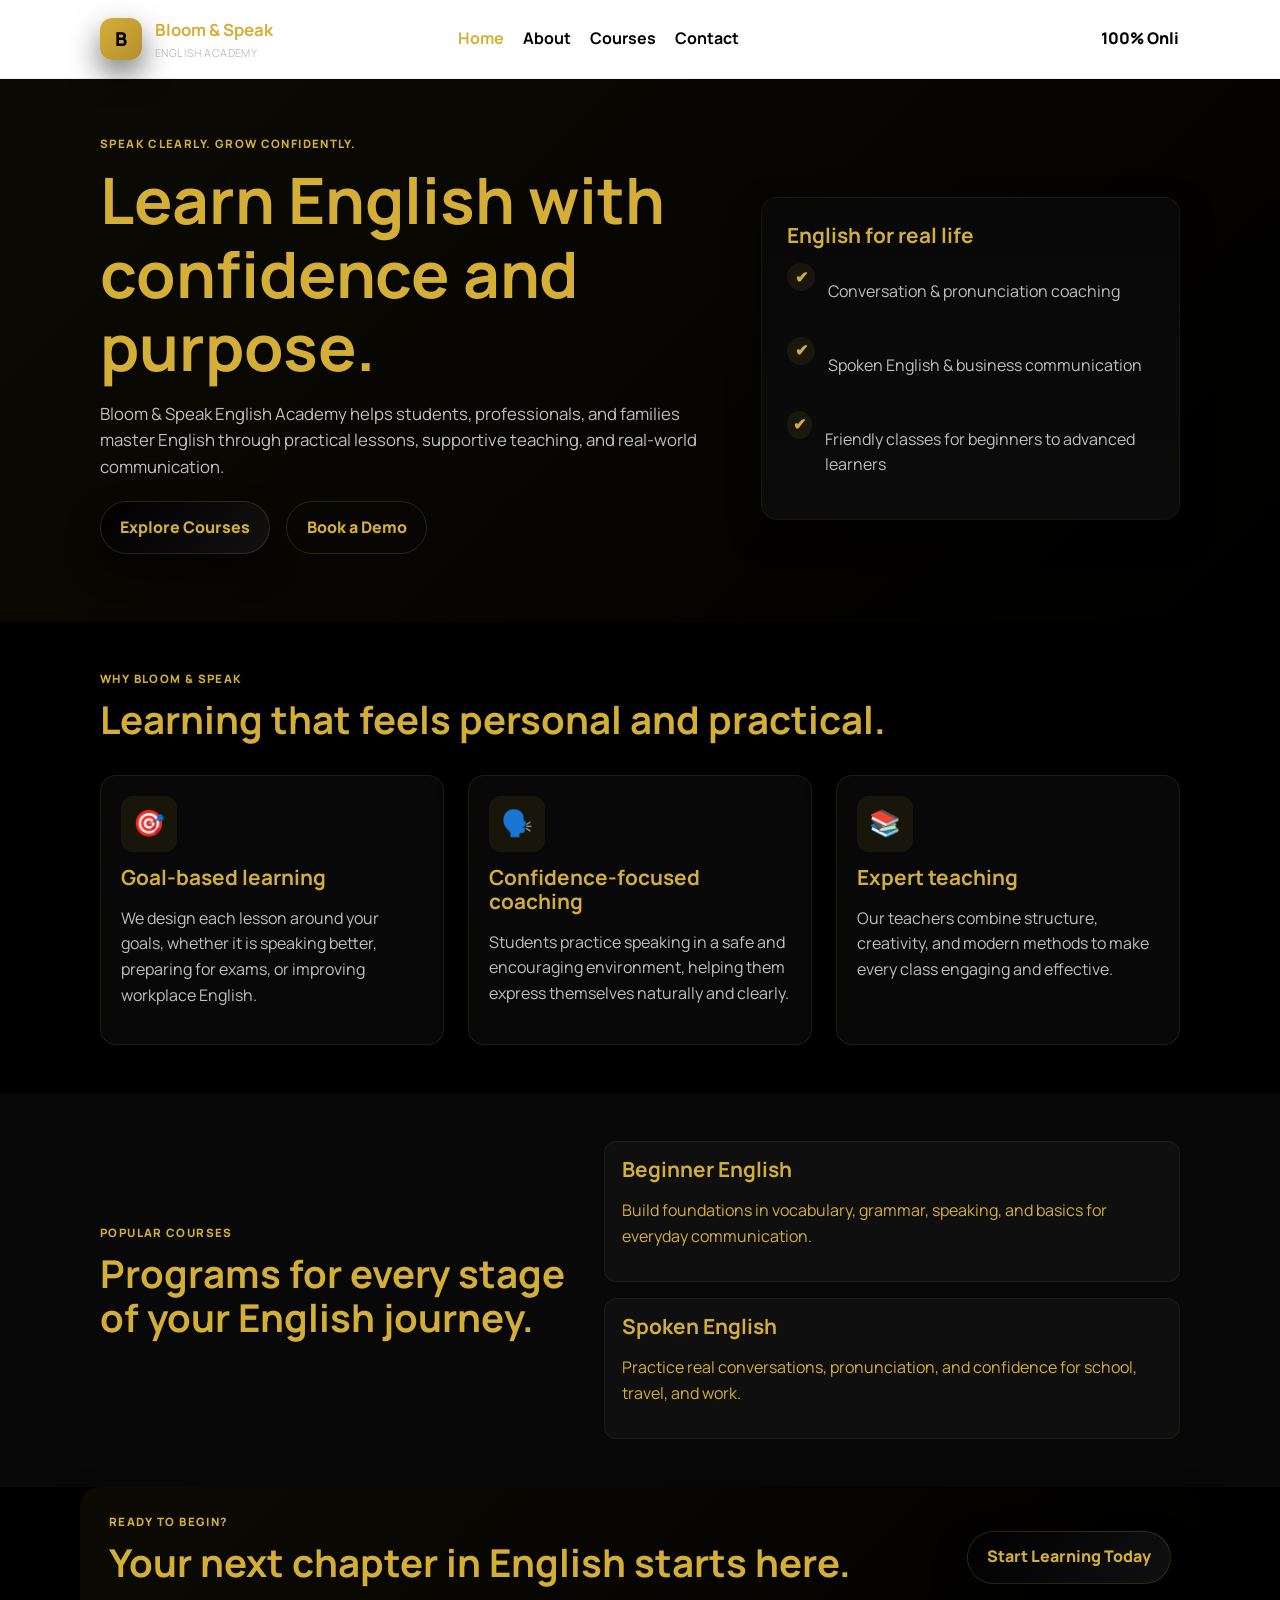
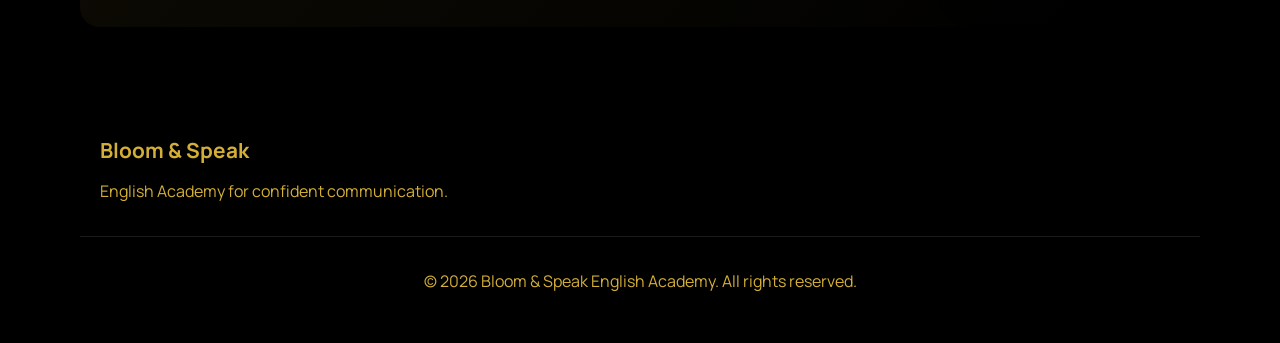
==== index.html @ 19497930 "Initial website" ====
<!DOCTYPE html>
<html lang="en">
  <head>
    <meta charset="UTF-8" />
    <meta name="viewport" content="width=device-width, initial-scale=1.0" />
    <title>Bloom & Speak English Academy</title>
    <meta
      name="description"
      content="Bloom & Speak English Academy helps learners build confidence in speaking, writing, and global communication."
    />
    <link rel="preconnect" href="https://fonts.googleapis.com" />
    <link rel="preconnect" href="https://fonts.gstatic.com" crossorigin />
    <link
      href="https://fonts.googleapis.com/css2?family=Manrope:wght@400;500;600;700;800&display=swap"
      rel="stylesheet"
    />
    <link rel="stylesheet" href="style.css?v=12" />
  </head>
  <body>
    <header class="site-header">
      <div class="container nav-wrapper">
        <a href="index.html" class="brand" aria-label="Bloom & Speak Home">
          <span class="brand-mark">B</span>
          <span>
            <strong>Bloom & Speak</strong>
            <small>English Academy</small>
          </span>
        </a>

        <button class="nav-toggle" aria-label="Toggle navigation" aria-expanded="false">
          <span></span>
          <span></span>
          <span></span>
        </button>

        <nav class="main-nav" aria-label="Main navigation">
          <ul class="nav-links">
            <li><a href="index.html" class="active">Home</a></li>
            <li><a href="about.html">About</a></li>
            <li><a href="courses.html">Courses</a></li>
            <li><a href="contact.html">Contact</a></li>
          </ul>
        </nav>
        <div class="nav-promo"><span class="marquee">100% Online classes</span></div>
      </div>
    </header>

    <main>
      <section class="hero">
        <div class="container hero-content">
          <div class="hero-copy">
            <p class="eyebrow">Speak clearly. Grow confidently.</p>
            <h1>Learn English with confidence and purpose.</h1>
            <p class="lead">
              Bloom & Speak English Academy helps students, professionals, and families master
              English through practical lessons, supportive teaching, and real-world communication.
            </p>
            <div class="hero-actions">
              <a class="btn btn-primary" href="courses.html">Explore Courses</a>
              <a class="btn btn-secondary" href="https://wa.me/918591194341?text=I'd%20like%20to%20book%20a%20demo" target="_blank" rel="noopener">Book a Demo</a>
            </div>
          </div>

          <div class="hero-card">
            <h3>English for real life</h3>
            <div class="feature-list">
              <div>
                <span>✔</span>
                <p>Conversation & pronunciation coaching</p>
              </div>
              <div>
                <span>✔</span>
                <p>Spoken English & business communication</p>
              </div>
              <div>
                <span>✔</span>
                <p>Friendly classes for beginners to advanced learners</p>
              </div>
            </div>
          </div>
        </div>
      </section>

      <section class="section">
        <div class="container">
          <div class="section-heading">
            <p class="eyebrow">Why Bloom & Speak</p>
            <h2>Learning that feels personal and practical.</h2>
          </div>

          <div class="grid three-col">
            <article class="info-card">
              <div class="icon">🎯</div>
              <h3>Goal-based learning</h3>
              <p>We design each lesson around your goals, whether it is speaking better, preparing for exams, or improving workplace English.</p>
            </article>

            <article class="info-card">
              <div class="icon">🗣️</div>
              <h3>Confidence-focused coaching</h3>
              <p>Students practice speaking in a safe and encouraging environment, helping them express themselves naturally and clearly.</p>
            </article>

            <article class="info-card">
              <div class="icon">📚</div>
              <h3>Expert teaching</h3>
              <p>Our teachers combine structure, creativity, and modern methods to make every class engaging and effective.</p>
            </article>
          </div>
        </div>
      </section>

      <section class="section alt-bg">
        <div class="container split-layout">
          <div>
            <p class="eyebrow">Popular courses</p>
            <h2>Programs for every stage of your English journey.</h2>
          </div>

            <div class="course-list">
            <div class="course-item">
              <h3>Beginner English</h3>
              <p>Build foundations in vocabulary, grammar, speaking, and basics for everyday communication.</p>
            </div>
            <div class="course-item">
              <h3>Spoken English</h3>
              <p>Practice real conversations, pronunciation, and confidence for school, travel, and work.</p>
            </div>
          </div>
        </div>
      </section>

      <!-- Success stories removed as requested -->

      <section class="cta-section">
        <div class="container cta-box">
          <div>
            <p class="eyebrow">Ready to begin?</p>
            <h2>Your next chapter in English starts here.</h2>
          </div>
          <a href="contact.html" class="btn btn-primary">Start Learning Today</a>
        </div>
      </section>
    </main>

    <footer class="site-footer">
      <div class="container footer-content">
        <div>
          <h3>Bloom & Speak</h3>
          <p>English Academy for confident communication.</p>
        </div>
      </div>
      <div class="container footer-bottom">
        <p>© <span id="year"></span> Bloom & Speak English Academy. All rights reserved.</p>
      </div>
    </footer>

    <script src="script.js"></script>
  </body>
</html>
---- style.css ----
:root {
  --bg: #000000;
  --surface: #080808;
  --surface-soft: #0f0f0f;
  --primary: #D4AF37; /* gold */
  --primary-dark: #b58f2e;
  --primary-rgb: 212,175,55;
  --secondary: #1a1a1a;
  --text: #D4AF37; /* gold text */
  --muted: #bfbfbf;
  --border: rgba(var(--primary-rgb), 0.12);
  --shadow: 0 14px 30px rgba(0, 0, 0, 0.55);
  --content-width: 1120px;
  --pad: 1.25rem;
  --radius: 16px;
}

* { box-sizing: border-box; }

html { scroll-behavior: smooth; }

body {
  margin: 0;
  font-family: "Manrope", sans-serif;
  background: var(--bg);
  color: var(--text);
  line-height: 1.6;
}

a { text-decoration: none; color: inherit; }
img { max-width: 100%; display: block; }
button, input, textarea { font: inherit; }

.container { width: min(var(--content-width), calc(100% - 2rem)); margin: 0 auto; padding: 0 var(--pad); }

.site-header {
  background: #ffffff;
  color: #000000;
  backdrop-filter: none;
  border-bottom: 1px solid rgba(0,0,0,0.06);
  position: sticky; top: 0; z-index: 50;
}

.nav-wrapper { display:flex; align-items:center; justify-content:space-between; min-height:78px; gap:1rem; }

.brand { display:inline-flex; align-items:center; gap:0.8rem; color:var(--text); }
.brand strong, .brand small { display:block; }
.brand strong { font-size:1.05rem; }
.brand small { color:var(--muted); letter-spacing:0.04em; text-transform:uppercase; font-size:0.68rem; }

.brand-mark { display:grid; place-items:center; width:42px; height:42px; border-radius:12px; background: linear-gradient(135deg, var(--primary), var(--primary-dark)); color:#000000; font-weight:800; font-size:1.2rem; box-shadow:var(--shadow); }

.main-nav { display:flex; align-items:center; }
.nav-links { list-style:none; display:flex; gap:1.2rem; padding:0; margin:0; align-items:center; }
.site-header .nav-links a { font-weight:700; color:#000000; transition: color 0.16s ease; }
.site-header .nav-links a:hover, .site-header .nav-links a.active { color:var(--primary); }

.nav-toggle { display:none; flex-direction:column; gap:5px; background:transparent; border:none; padding:0.25rem; cursor:pointer; }
.site-header .nav-toggle span { display:block; width:24px; height:2px; background:#000000; border-radius:50px; }

.nav-promo { position:relative; width:240px; height:34px; overflow:hidden; margin-left:1rem; border-radius:999px; display:flex; align-items:center; }
.nav-promo .marquee { display:inline-block; white-space:nowrap; font-weight:800; color:#000000; transform:translateX(100%); animation:marquee 9s linear infinite; }
.site-header .nav-promo a { color:inherit; text-decoration:none; }

@keyframes marquee {
  0% { transform: translateX(100%); }
  100% { transform: translateX(-100%); }
}

@media (max-width:840px) {
  .nav-promo { display:none; }
}

.hero, .page-hero { background: linear-gradient(135deg, rgba(var(--primary-rgb), 0.06), rgba(0,0,0,0.4)); }
.hero { padding:3.5rem 0 2.5rem; }
.page-hero { padding:2.5rem 0 1.5rem; }
.small-hero { text-align:center; }

.hero-content { display:grid; grid-template-columns:1.2fr 0.8fr; align-items:center; gap:2rem; }
.eyebrow { margin:0 0 0.6rem; text-transform:uppercase; letter-spacing:0.12em; font-size:0.72rem; font-weight:800; color:var(--primary); }

h1,h2,h3 { margin-top:0; line-height:1.15; color:var(--text); }
h1 { font-size:clamp(2.3rem,5vw,4.2rem); margin-bottom:1rem; }
h2 { font-size:clamp(1.9rem,3vw,2.7rem); margin-bottom:1rem; }
h3 { font-size:1.3rem; margin-bottom:0.75rem; }
.lead { font-size:1.05rem; color:var(--muted); max-width:700px; }

.hero-actions { display:flex; flex-wrap:wrap; gap:1rem; margin:1.25rem 0 1.75rem; }
.btn { display:inline-flex; align-items:center; justify-content:center; border-radius:999px; padding:0.8rem 1.2rem; font-weight:800; transition: transform 0.18s ease, box-shadow 0.18s ease; }
.btn:hover { transform: translateY(-2px); }
.btn-primary { background: linear-gradient(135deg, #000, #111); color: var(--text); box-shadow: 0 16px 30px rgba(0,0,0,0.6); border: 1px solid rgba(var(--primary-rgb),0.18); }
.btn-secondary { background: transparent; border:1px solid rgba(var(--primary-rgb),0.18); color: var(--text); }

.mini-stats { list-style:none; display:flex; flex-wrap:wrap; gap:1.2rem; padding:0; margin:0; }
.mini-stats li { display:flex; flex-direction:column; min-width:120px; }
.mini-stats strong { font-size:1.5rem; color:var(--primary-dark); }
.mini-stats span { color:var(--muted); font-size:0.85rem; }

.hero-card { background: linear-gradient(180deg,var(--surface), #0b0b0b); border:1px solid rgba(var(--primary-rgb),0.08); border-radius:var(--radius); padding:1.6rem; box-shadow:var(--shadow); }
.card-badge { display:inline-block; background: rgba(253,201,77,0.2); color:#7a5200; font-weight:800; border-radius:999px; padding:0.45rem 0.8rem; margin-bottom:1rem; font-size:0.76rem; }

.feature-list { display:grid; gap:1rem; margin-top:1rem; }
.feature-list div { display:flex; gap:0.8rem; align-items:flex-start; color:var(--muted); }
.feature-list span { display:inline-grid; place-items:center; width:28px; height:28px; border-radius:50%; background: rgba(var(--primary-rgb),0.08); color:var(--primary); font-weight:800; }

.section { padding:3rem 0; }
.alt-bg { background: var(--surface); }
.section-heading { margin-bottom:2rem; }
.grid { display:grid; gap:1.5rem; }
.three-col { grid-template-columns: repeat(3, minmax(0, 1fr)); }

.info-card, .quote-card, .course-card, .contact-card, .contact-form, .highlight-panel { background:var(--surface); border:1px solid var(--border); border-radius:var(--radius); padding:1.25rem; box-shadow:var(--shadow); color: var(--text); }

.icon { width:56px; height:56px; display:grid; place-items:center; border-radius:12px; background: rgba(var(--primary-rgb),0.08); font-size:1.6rem; margin-bottom:0.9rem; color: var(--primary); }

.info-card p, .course-card p, .quote-card, .contact-card p, .highlight-panel li, .about-grid p { color:var(--muted); }

.split-layout { display:grid; grid-template-columns:0.9fr 1.1fr; align-items:center; gap:2rem; }
.course-list { display:grid; gap:1rem; }
.course-item { padding:1rem 1.1rem; border-radius:12px; background: rgba(255,255,255,0.03); border:1px solid rgba(var(--primary-rgb),0.08); }
.course-item h3 { margin-bottom:0.45rem; }

.testimonials { align-items:stretch; }
.quote-card { margin:0; font-size:1rem; line-height:1.8; }
.quote-card cite { display:block; margin-top:1rem; color:var(--primary-dark); font-style:normal; font-weight:800; }

.cta-section { padding:0 0 5rem; }
.cta-box { display:flex; align-items:center; justify-content:space-between; gap:1.5rem; background: linear-gradient(135deg, rgba(var(--primary-rgb),0.06), rgba(0,0,0,0.35)); border-radius:20px; padding:1.6rem 1.8rem; color:var(--text); box-shadow:var(--shadow); }
.cta-box .eyebrow, .cta-box h2 { color:var(--text); }

.site-footer { background:#000000; color: var(--text); padding-top:2rem; }
.footer-content, .footer-bottom { width: min(1120px, calc(100% - 2rem)); margin:0 auto; }
.footer-content { display:flex; align-items:center; justify-content:space-between; gap:1rem; padding-bottom:1rem; }
.footer-bottom { border-top:1px solid rgba(255,255,255,0.1); padding:1rem 0 2rem; text-align:center; }

.about-grid { display:grid; grid-template-columns:1.1fr 0.9fr; gap:1.5rem; align-items:center; }
.highlight-panel ul { list-style:none; padding:0; margin:1rem 0 0; display:grid; gap:0.7rem; }
.highlight-panel li::before { content:"•"; color:var(--primary); font-weight:800; margin-right:0.5rem; }

.courses-grid { grid-template-columns: repeat(3, minmax(0,1fr)); }
.course-card { display:flex; flex-direction:column; }
.course-card ul { list-style:none; padding:0; margin:1rem 0 0; display:grid; gap:0.55rem; color:var(--muted); }
.course-card li::before { content:"✓"; color:var(--primary); font-weight:800; margin-right:0.5rem; }

.course-tag { display:inline-flex; width:fit-content; background: rgba(var(--primary-rgb),0.08); color:var(--primary); border-radius:999px; font-size:0.72rem; font-weight:800; text-transform:uppercase; letter-spacing:0.06em; padding:0.45rem 0.7rem; margin-bottom:0.9rem; }
.course-card.featured { background: linear-gradient(180deg, var(--surface), #0b0b0b); border-color: rgba(var(--primary-rgb),0.18); }

.contact-layout { display:grid; grid-template-columns:0.9fr 1.1fr; gap:1.5rem; align-items:start; }
.contact-form { display:grid; gap:1rem; }
.input-row { display:grid; grid-template-columns:1fr 1fr; gap:1rem; }

label { display:grid; gap:0.5rem; font-weight:700; color:var(--text); }
input, textarea { border:1px solid var(--border); border-radius:14px; padding:0.95rem 1rem; background:var(--surface-soft); color:var(--text); }
input:focus, textarea:focus { outline:2px solid rgba(var(--primary-rgb),0.12); border-color: rgba(var(--primary-rgb),0.45); }

@media (max-width:840px) {
  .hero-content, .split-layout, .about-grid, .contact-layout, .three-col, .courses-grid { grid-template-columns:1fr; }
  .main-nav { display:none; width:100%; }
  .nav-toggle { display:flex; }
  .nav-wrapper { flex-wrap:wrap; padding:0.8rem 0; }
  .nav-links { flex-direction:column; width:100%; padding:1rem 0 0.5rem; align-items:flex-start; }
  .main-nav.open { display:block; }
  .cta-box, .footer-content { flex-direction:column; align-items:flex-start; }
}

@media (max-width:560px) {
  .input-row { grid-template-columns:1fr; }
  .hero { padding-top:4rem; }
  .section { padding:4rem 0; }
}
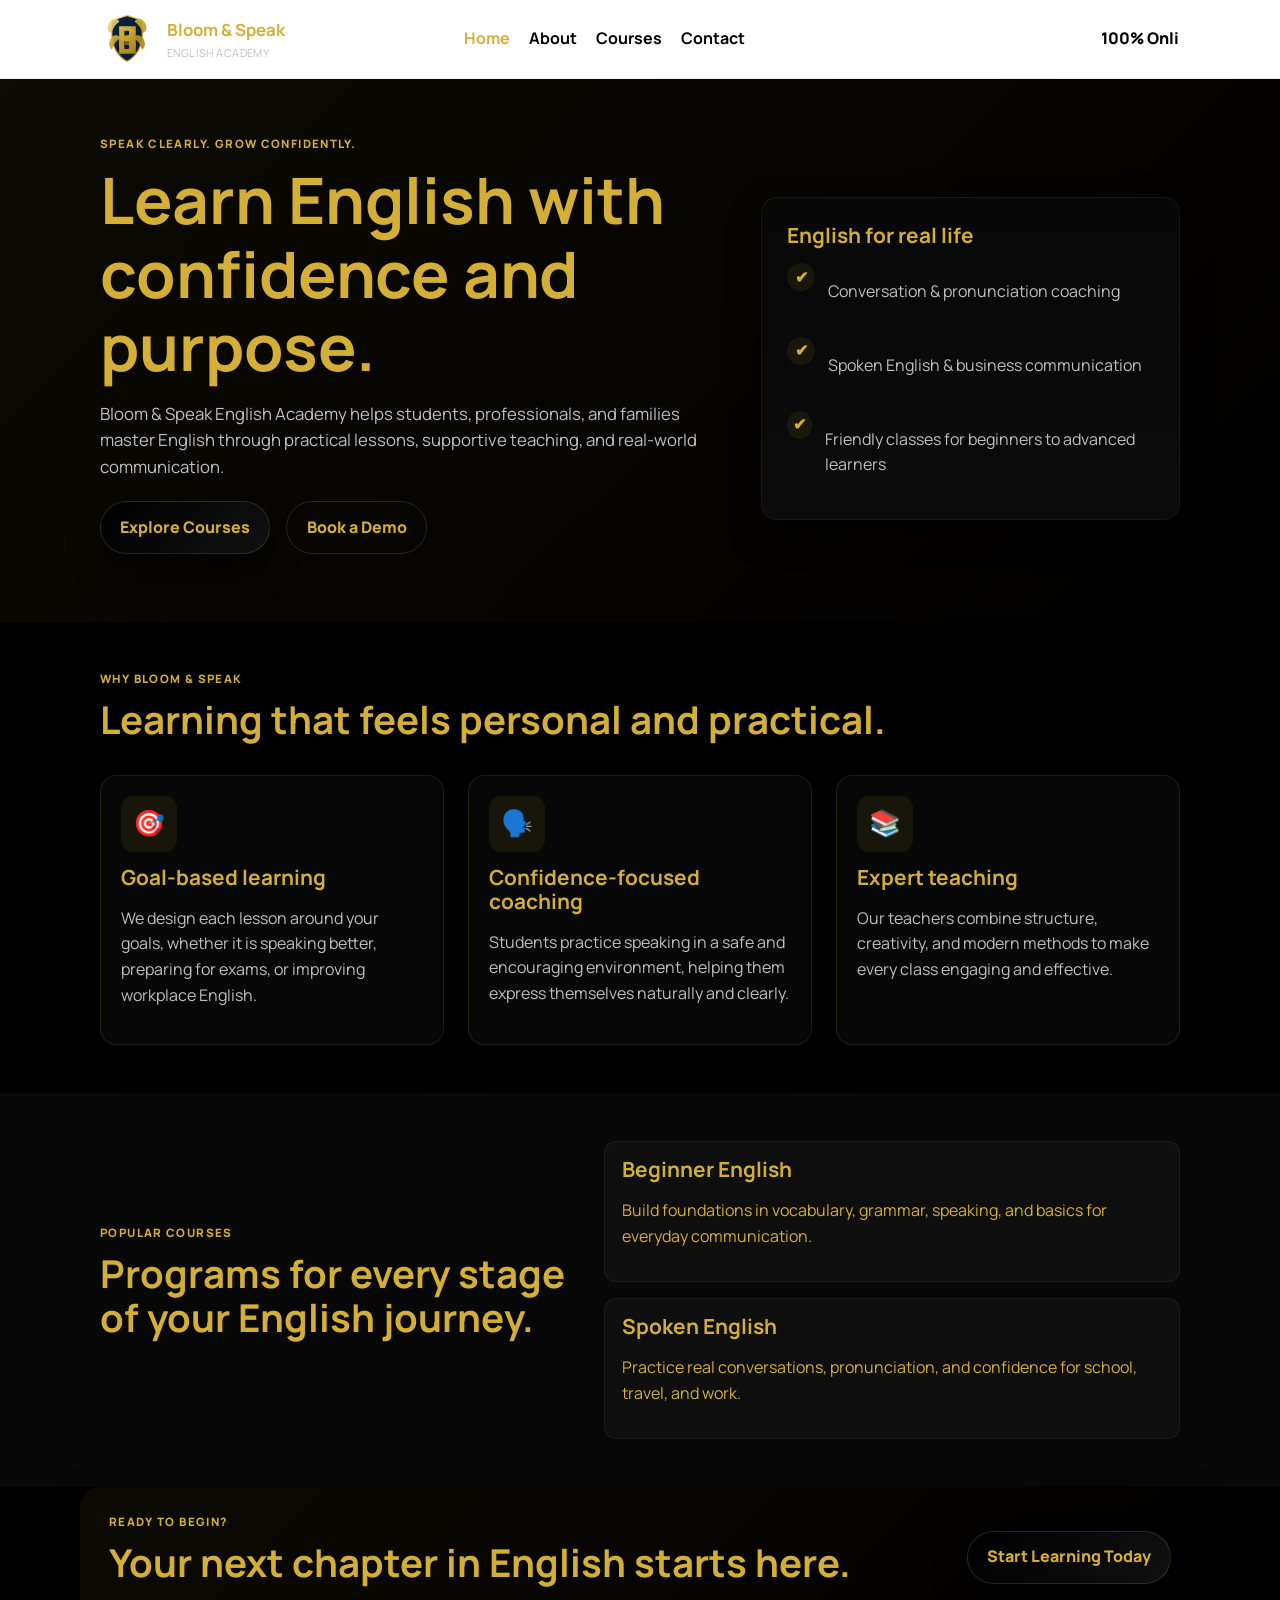
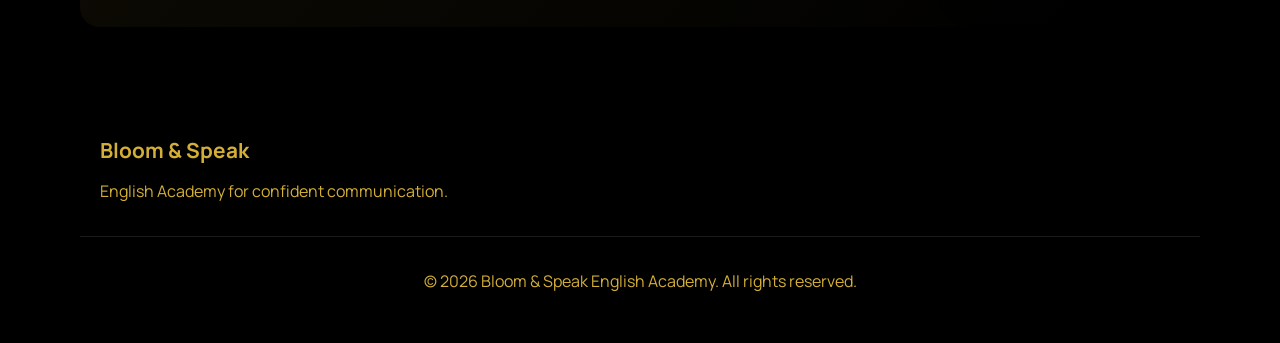
==== commit 6bd530e4: "Read" ====
--- a/index.html
+++ b/index.html
@@ -20,7 +20,7 @@
     <header class="site-header">
       <div class="container nav-wrapper">
         <a href="index.html" class="brand" aria-label="Bloom & Speak Home">
-          <span class="brand-mark">B</span>
+          <img src="logo.svg" alt="Bloom & Speak logo" class="brand-mark" />
           <span>
             <strong>Bloom & Speak</strong>
             <small>English Academy</small>
--- a/style.css
+++ b/style.css
@@ -48,7 +48,16 @@
 .brand strong { font-size:1.05rem; }
 .brand small { color:var(--muted); letter-spacing:0.04em; text-transform:uppercase; font-size:0.68rem; }
 
-.brand-mark { display:grid; place-items:center; width:42px; height:42px; border-radius:12px; background: linear-gradient(135deg, var(--primary), var(--primary-dark)); color:#000000; font-weight:800; font-size:1.2rem; box-shadow:var(--shadow); }
+.brand-mark {
+  display:block;
+  width:54px;
+  height:54px;
+  object-fit:contain;
+  border-radius:12px;
+  background: transparent;
+  box-shadow: none;
+  flex-shrink: 0;
+}
 
 .main-nav { display:flex; align-items:center; }
 .nav-links { list-style:none; display:flex; gap:1.2rem; padding:0; margin:0; align-items:center; }
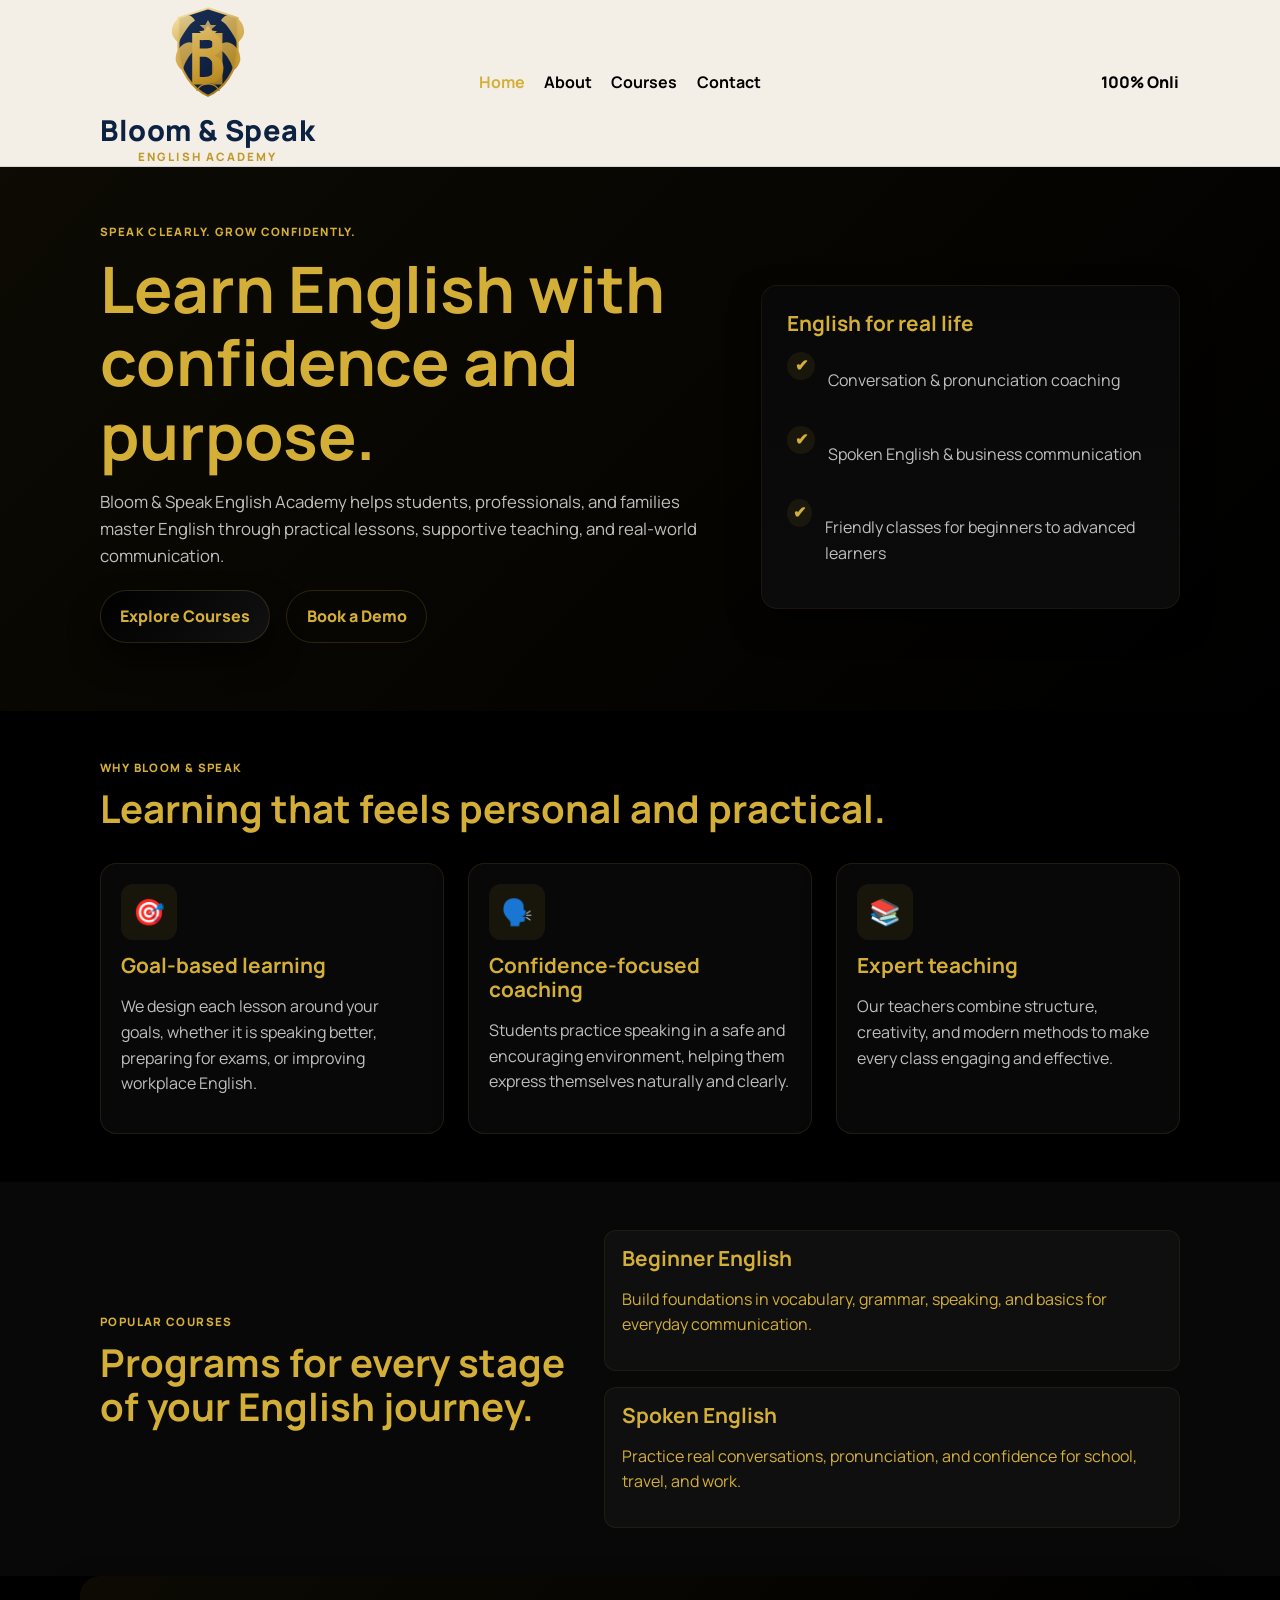
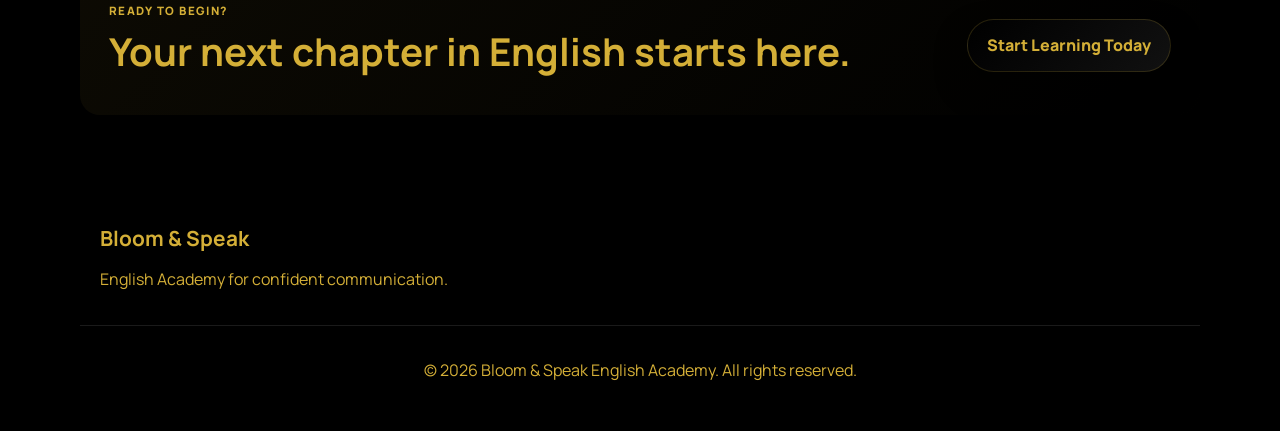
==== commit 4a0c76aa: "Read" ====
--- a/index.html
+++ b/index.html
@@ -19,10 +19,10 @@
   <body>
     <header class="site-header">
       <div class="container nav-wrapper">
-        <a href="index.html" class="brand" aria-label="Bloom & Speak Home">
+        <a href="index.html" class="brand brand-lockup" aria-label="Bloom & Speak Home">
           <img src="logo.svg" alt="Bloom & Speak logo" class="brand-mark" />
-          <span>
-            <strong>Bloom & Speak</strong>
+          <span class="brand-text">
+            <strong>Bloom &amp; Speak</strong>
             <small>English Academy</small>
           </span>
         </a>
--- a/style.css
+++ b/style.css
@@ -34,24 +34,57 @@
 .container { width: min(var(--content-width), calc(100% - 2rem)); margin: 0 auto; padding: 0 var(--pad); }
 
 .site-header {
-  background: #ffffff;
-  color: #000000;
+  background: #f4efe6;
+  color: #0d2243;
   backdrop-filter: none;
-  border-bottom: 1px solid rgba(0,0,0,0.06);
+  border-bottom: 1px solid rgba(13,34,67,0.12);
   position: sticky; top: 0; z-index: 50;
 }
 
-.nav-wrapper { display:flex; align-items:center; justify-content:space-between; min-height:78px; gap:1rem; }
-
-.brand { display:inline-flex; align-items:center; gap:0.8rem; color:var(--text); }
+.nav-wrapper { display:flex; align-items:center; justify-content:space-between; min-height:90px; gap:1rem; }
+
+.brand {
+  display:inline-flex;
+  align-items:center;
+  gap:0.4rem;
+  color:#0d2243;
+}
+
+.brand-lockup {
+  display:flex;
+  flex-direction:column;
+  align-items:center;
+  justify-content:center;
+  text-align:center;
+}
+
+.brand-text {
+  display:flex;
+  flex-direction:column;
+  align-items:center;
+  gap:0.18rem;
+}
+
 .brand strong, .brand small { display:block; }
-.brand strong { font-size:1.05rem; }
-.brand small { color:var(--muted); letter-spacing:0.04em; text-transform:uppercase; font-size:0.68rem; }
+.brand strong {
+  font-size: clamp(1.8rem, 2vw, 2.6rem);
+  letter-spacing: 0.02em;
+  line-height: 1;
+  font-weight: 800;
+  color: #0d2243;
+}
+.brand small {
+  color: #c2992d;
+  letter-spacing:0.18em;
+  text-transform:uppercase;
+  font-size:0.72rem;
+  font-weight: 800;
+}
 
 .brand-mark {
   display:block;
-  width:54px;
-  height:54px;
+  width:110px;
+  height:110px;
   object-fit:contain;
   border-radius:12px;
   background: transparent;
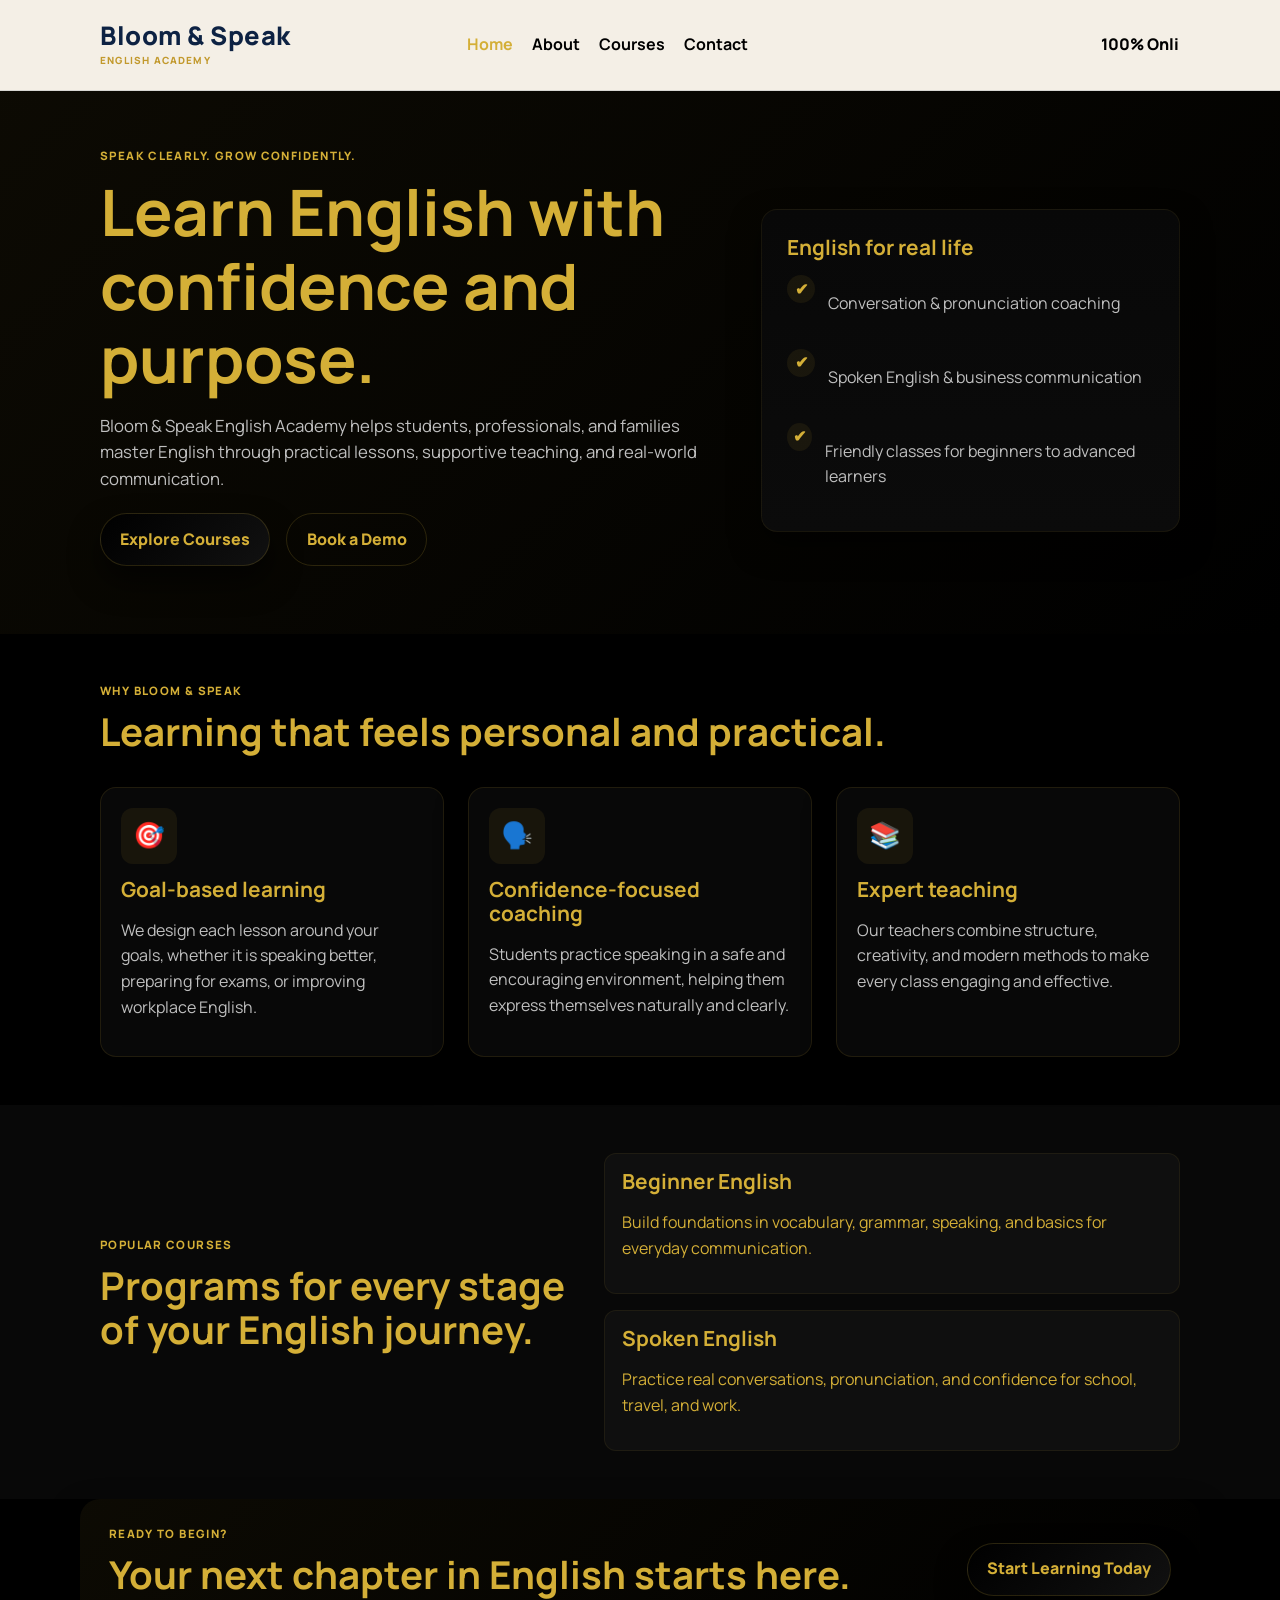
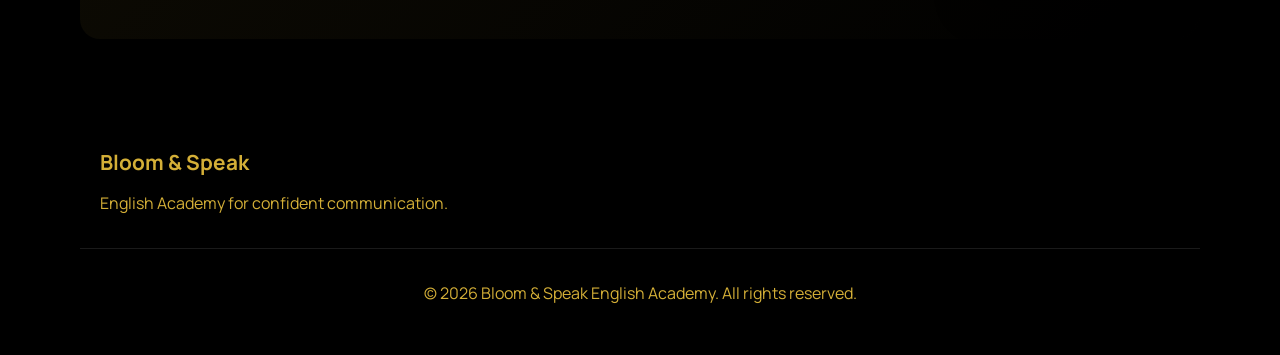
==== commit c7d324c2: "Read" ====
--- a/index.html
+++ b/index.html
@@ -20,7 +20,6 @@
     <header class="site-header">
       <div class="container nav-wrapper">
         <a href="index.html" class="brand brand-lockup" aria-label="Bloom & Speak Home">
-          <img src="logo.svg" alt="Bloom & Speak logo" class="brand-mark" />
           <span class="brand-text">
             <strong>Bloom &amp; Speak</strong>
             <small>English Academy</small>
--- a/style.css
+++ b/style.css
@@ -46,50 +46,36 @@
 .brand {
   display:inline-flex;
   align-items:center;
-  gap:0.4rem;
   color:#0d2243;
 }
 
 .brand-lockup {
   display:flex;
-  flex-direction:column;
   align-items:center;
   justify-content:center;
-  text-align:center;
 }
 
 .brand-text {
   display:flex;
   flex-direction:column;
-  align-items:center;
-  gap:0.18rem;
+  align-items:flex-start;
+  gap:0.15rem;
 }
 
 .brand strong, .brand small { display:block; }
 .brand strong {
-  font-size: clamp(1.8rem, 2vw, 2.6rem);
+  font-size: clamp(1.4rem, 2vw, 2.1rem);
   letter-spacing: 0.02em;
-  line-height: 1;
+  line-height: 1.15;
   font-weight: 800;
   color: #0d2243;
 }
 .brand small {
   color: #c2992d;
-  letter-spacing:0.18em;
+  letter-spacing:0.12em;
   text-transform:uppercase;
-  font-size:0.72rem;
+  font-size:0.62rem;
   font-weight: 800;
-}
-
-.brand-mark {
-  display:block;
-  width:110px;
-  height:110px;
-  object-fit:contain;
-  border-radius:12px;
-  background: transparent;
-  box-shadow: none;
-  flex-shrink: 0;
 }
 
 .main-nav { display:flex; align-items:center; }
